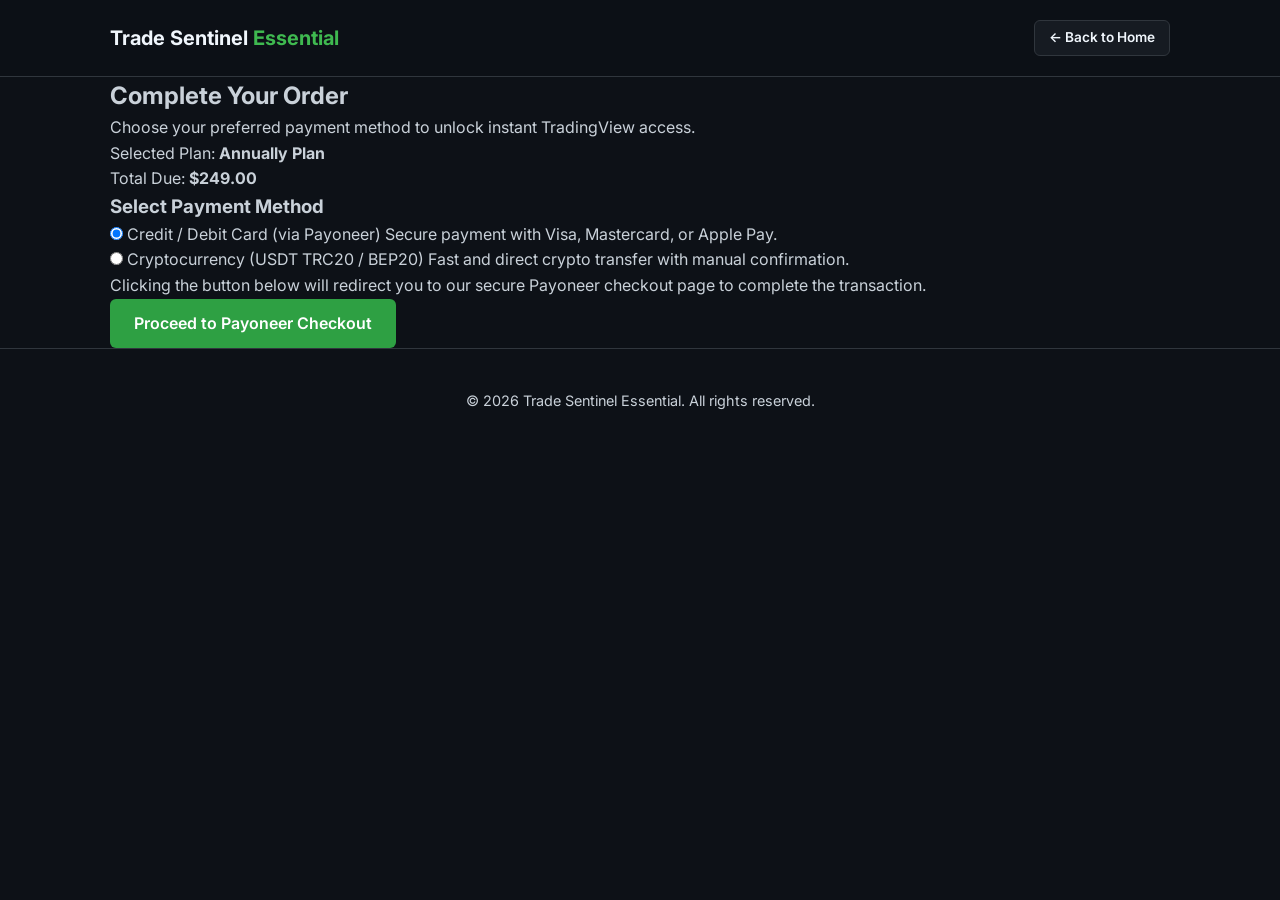
==== checkout.html @ eacc504a "Create checkout.html" ====
<!DOCTYPE html>
<html lang="en">
<head>
    <meta charset="UTF-8">
    <meta name="viewport" content="width=device-width, initial-scale=1.0">
    <title>Checkout — Trade Sentinel Essential</title>
    <link rel="stylesheet" href="style.css">
    <link rel="preconnect" href="https://fonts.googleapis.com">
    <link rel="preconnect" href="https://fonts.gstatic.com" crossorigin>
    <link href="https://fonts.googleapis.com/css2?family=Inter:wght@300;400;500;600;700&display=swap" rel="stylesheet">
</head>
<body>

    <!-- Header / Nav -->
    <header>
        <div class="container nav-container">
            <div class="logo"><a href="index.html" style="color: inherit; text-decoration: none;">Trade Sentinel <span>Essential</span></a></div>
            <a href="index.html" class="btn-secondary" style="padding: 6px 14px; font-size: 0.85rem;">← Back to Home</a>
        </div>
    </header>

    <!-- Checkout Section -->
    <section class="checkout-section container">
        <div class="checkout-box">
            <h2>Complete Your Order</h2>
            <p class="checkout-subtitle">Choose your preferred payment method to unlock instant TradingView access.</p>

            <div class="order-summary">
                <div class="summary-row">
                    <span>Selected Plan:</span>
                    <strong id="plan-name-display">Annually Plan</strong>
                </div>
                <div class="summary-row total">
                    <span>Total Due:</span>
                    <strong id="plan-price-display">$249.00</strong>
                </div>
            </div>

            <!-- Вибір методу оплати -->
            <div class="payment-methods-container">
                <h3>Select Payment Method</h3>
                
                <!-- Оплата карткою (Payoneer) -->
                <div class="payment-option">
                    <input type="radio" id="pay-card" name="payment_method" checked>
                    <label for="pay-card">
                        <span class="pay-title">Credit / Debit Card (via Payoneer)</span>
                        <span class="pay-desc">Secure payment with Visa, Mastercard, or Apple Pay.</span>
                    </label>
                </div>

                <!-- Оплата криптовалютою (USDT) -->
                <div class="payment-option">
                    <input type="radio" id="pay-crypto" name="payment_method">
                    <label for="pay-crypto">
                        <span class="pay-title">Cryptocurrency (USDT TRC20 / BEP20)</span>
                        <span class="pay-desc">Fast and direct crypto transfer with manual confirmation.</span>
                    </label>
                </div>
            </div>

            <!-- Блок для картки -->
            <div id="card-payment-details" class="payment-form-block active">
                <p class="instruction-text">Clicking the button below will redirect you to our secure Payoneer checkout page to complete the transaction.</p>
                <!-- Сюди пізніше вставите ваше посилання на оплату від Payoneer -->
                <a href="https://your_payoneer_payment_link_here" target="_blank" class="btn-primary btn-large">Proceed to Payoneer Checkout</a>
            </div>

            <!-- Блок для крипти -->
            <div id="crypto-payment-details" class="payment-form-block" style="display: none;">
                <p class="instruction-text">Please send the exact amount to the USDT wallet address below, then contact us on Telegram with your TxID and TradingView username.</p>
                
                <div class="crypto-wallet-box">
                    <span class="wallet-label">USDT (TRC20) Address:</span>
                    <code>TGc9...YourWalletAddressHere...3xK9</code>
                </div>
                
                <a href="https://t.me/YOUR_TELEGRAM" target="_blank" class="btn-primary btn-large crypto-btn">Confirm via Telegram Bot</a>
            </div>

        </div>
    </section>

    <!-- Footer -->
    <footer>
        <div class="container footer-content">
            <p>&copy; 2026 Trade Sentinel Essential. All rights reserved.</p>
        </div>
    </footer>

    <!-- Простий скрипт для перемикання методів оплати -->
    <script>
        const cardRadio = document.getElementById('pay-card');
        const cryptoRadio = document.getElementById('pay-crypto');
        const cardBlock = document.getElementById('card-payment-details');
        const cryptoBlock = document.getElementById('crypto-payment-details');

        cardRadio.addEventListener('change', () => {
            if(cardRadio.checked) {
                cardBlock.style.display = 'block';
                cryptoBlock.style.display = 'none';
            }
        });

        cryptoRadio.addEventListener('change', () => {
            if(cryptoRadio.checked) {
                cryptoBlock.style.display = 'block';
                cardBlock.style.display = 'none';
            }
        });

        // Автоматичне зчитування параметра ціни з головної сторінки (якщо передано)
        const urlParams = new URLSearchParams(window.location.search);
        const plan = urlParams.get('plan');
        const price = urlParams.get('price');

        if(plan && price) {
            document.getElementById('plan-name-display').innerText = plan.charAt(0).toUpperCase() + plan.slice(1) + ' Plan';
            document.getElementById('plan-price-display').innerText = '$' + price + (plan === 'monthly' ? '.00 / mo' : (plan === 'annually' ? '.00 / yr' : '.00'));
        }
    </script>
</body>
</html>
---- style.css ----
:root {
    --bg-color: #0d1117;
    --card-bg: #161b22;
    --border-color: #30363d;
    --text-color: #c9d1d9;
    --text-white: #f0f6fc;
    --accent-color: #2ea043;
    --accent-hover: #3fb950;
    --danger-color: #f85149;
}

* {
    margin: 0;
    padding: 0;
    box-sizing: border-box;
}

body {
    font-family: 'Inter', sans-serif;
    background-color: var(--bg-color);
    color: var(--text-color);
    line-height: 1.6;
}

.container {
    max-width: 1100px;
    margin: 0 auto;
    padding: 0 20px;
}

/* Header */
header {
    border-bottom: 1px solid var(--border-color);
    padding: 20px 0;
    background: rgba(13, 17, 23, 0.85);
    backdrop-filter: blur(10px);
    position: sticky;
    top: 0;
    z-index: 100;
}

.nav-container {
    display: flex;
    justify-content: space-between;
    align-items: center;
}

.logo {
    font-size: 1.25rem;
    font-weight: 700;
    color: var(--text-white);
}

.logo span {
    color: var(--accent-hover);
}

/* Hero Section */
.hero {
    position: relative;
    text-align: center;
    padding: 120px 0 100px 0;
    background-image: url('Header_pic_01.jpg');
    background-size: cover;
    background-position: center;
    background-repeat: no-repeat;
}

.hero-overlay {
    position: absolute;
    top: 0;
    left: 0;
    width: 100%;
    height: 100%;
    background: rgba(13, 17, 23, 0.88);
    z-index: 1;
}

.hero-content {
    position: relative;
    z-index: 2;
}

.badge {
    background: rgba(46, 160, 67, 0.15);
    color: var(--accent-hover);
    padding: 6px 14px;
    border-radius: 20px;
    font-size: 0.85rem;
    font-weight: 600;
    border: 1px solid rgba(46, 160, 67, 0.4);
}

.hero h1 {
    font-size: 3rem;
    color: var(--text-white);
}

.hero h1 span {
    color: var(--accent-hover);
}

.hero p {
    font-size: 1.15rem;
    max-width: 650px;
    margin: 0 auto 30px auto;
}

.hero-buttons {
    display: flex;
    gap: 15px;
    justify-content: center;
}

/* Buttons */
.btn-primary, .btn-primary-small, .btn-secondary {
    display: inline-block;
    padding: 12px 24px;
    border-radius: 6px;
    font-weight: 600;
    text-decoration: none;
    transition: all 0.2s;
}

.btn-primary, .btn-primary-small {
    background-color: var(--accent-color);
    color: #fff;
}

.btn-primary:hover, .btn-primary-small:hover {
    background-color: var(--accent-hover);
}

.btn-primary-small {
    padding: 8px 16px;
    font-size: 0.9rem;
}

.btn-secondary {
    background-color: var(--card-bg);
    color: var(--text-white);
    border: 1px solid var(--border-color);
}

.btn-secondary:hover {
    border-color: var(--text-color);
}

/* Intro Marketing Section Styles */
.intro-section {
    padding: 90px 0 30px 0;
}

.intro-box {
    background: linear-gradient(145deg, #161b22 0%, #0d1117 100%);
    border: 1px solid var(--border-color);
    border-radius: 16px;
    padding: 60px 40px;
    text-align: center;
    box-shadow: 0 10px 30px rgba(0, 0, 0, 0.5);
}

.centered-title {
    font-size: 2.5rem;
    color: var(--text-white);
    margin-bottom: 20px;
    font-weight: 700;
}

.text-green {
    color: var(--accent-hover);
}

.text-red {
    color: var(--danger-color);
}

.intro-lead {
    font-size: 1.2rem;
    max-width: 850px;
    margin: 0 auto 50px auto;
    color: var(--text-color);
    line-height: 1.7;
}

.intro-lead strong {
    color: var(--text-white);
}

.intro-grid {
    display: flex;
    flex-direction: column;
    gap: 25px;
    text-align: left;
}

.intro-card {
    background: rgba(22, 27, 34, 0.7);
    border: 1px solid var(--border-color);
    padding: 35px;
    border-radius: 12px;
    transition: border-color 0.2s, transform 0.2s;
}

.intro-card:hover {
    border-color: var(--accent-hover);
    transform: translateY(-3px);
}

.title-with-arrows {
    display: flex;
    align-items: center;
    justify-content: center;
    gap: 15px;
    margin-bottom: 12px;
}

.title-with-arrows h3 {
    color: var(--text-white);
    font-size: 1.35rem;
    font-weight: 600;
    margin: 0;
    text-align: center;
}

.inline-arrow {
    width: 28px !important;
    height: 28px !important;
    max-width: 28px !important;
    max-height: 28px !important;
    object-fit: contain;
    flex-shrink: 0;
}

.intro-card p {
    font-size: 1rem;
    color: var(--text-color);
    line-height: 1.6;
    text-align: center;
}

/* Video Section */
.video-section {
    padding: 40px 0;
}

.video-placeholder {
    background: var(--card-bg);
    border: 1px solid var(--border-color);
    border-radius: 12px;
    height: 400px;
    display: flex;
    flex-direction: column;
    justify-content: center;
    align-items: center;
    text-align: center;
    color: var(--text-white);
}

.video-placeholder h3 {
    font-size: 1.5rem;
    margin-bottom: 10px;
}

/* Features */
.features {
    padding: 80px 0;
    text-align: center;
}

.features h2 {
    font-size: 2.2rem;
    color: var(--text-white);
    margin-bottom: 10px;
}

.section-desc {
    margin-bottom: 50px;
}

.features-grid {
    display: grid;
    grid-template-columns: repeat(auto-fit, minmax(300px, 1fr));
    gap: 25px;
}

.feature-card {
    background: var(--card-bg);
    border: 1px solid var(--border-color);
    padding: 30px;
    border-radius: 10px;
    text-align: left;
}

.feature-card .icon {
    font-size: 2rem;
    margin-bottom: 15px;
}

.feature-card h3 {
    color: var(--text-white);
    margin-bottom: 10px;
}

/* Showcase Section */
.showcase-section {
    padding: 60px 0;
}

.showcase-box {
    background: linear-gradient(145deg, #161b22 0%, #0d1117 100%);
    border: 1px solid var(--border-color);
    border-radius: 16px;
    padding: 50px 40px;
    text-align: center;
    box-shadow: 0 10px 30px rgba(0, 0, 0, 0.5);
}

.showcase-header {
    max-width: 700px;
    margin: 0 auto 40px auto;
}

.showcase-header h2 {
    font-size: 2.2rem;
    color: var(--text-white);
    margin: 15px 0 10px 0;
    font-weight: 700;
}

.showcase-header p {
    font-size: 1.1rem;
    color: var(--text-color);
}

.chart-preview-wrapper {
    position: relative;
    border-radius: 12px;
    overflow: hidden;
    border: 1px solid var(--border-color);
    box-shadow: 0 15px 35px rgba(0, 0, 0, 0.6);
    background: #000;
}

.chart-image {
    width: 100%;
    height: auto;
    display: block;
    transition: transform 0.3s ease;
}

.chart-image:hover {
    transform: scale(1.01);
}

.chart-stats-overlay {
    display: flex;
    justify-content: center;
    gap: 20px;
    margin-top: 25px;
    flex-wrap: wrap;
}

.stat-badge {
    background: rgba(22, 27, 34, 0.9);
    border: 1px solid var(--border-color);
    padding: 12px 25px;
    border-radius: 8px;
    display: flex;
    flex-direction: column;
    align-items: center;
}

.stat-num {
    color: var(--text-white);
    font-weight: 600;
    font-size: 1.05rem;
}

.stat-label {
    color: var(--text-color);
    font-size: 0.85rem;
    margin-top: 3px;
}

/* --- Pricing / Tariffs Section Styles (ТРИ РАМКИ ЯК У TRADINGVIEW) --- */
.pricing-section {
    padding: 80px 0 100px 0;
    text-align: center;
}

.pricing-header {
    margin-bottom: 50px;
}

.pricing-header h2 {
    font-size: 2.5rem;
    color: var(--text-white);
    margin-bottom: 10px;
    font-weight: 700;
}

.pricing-header p {
    font-size: 1.15rem;
    color: var(--text-color);
}

.pricing-grid {
    display: grid;
    grid-template-columns: repeat(auto-fit, minmax(310px, 1fr));
    gap: 30px;
    align-items: stretch;
}

.pricing-card {
    background: var(--card-bg);
    border: 1px solid var(--border-color);
    border-radius: 16px;
    padding: 40px 30px;
    text-align: left;
    display: flex;
    flex-direction: column;
    position: relative;
    transition: transform 0.2s, border-color 0.2s;
}

.pricing-card:hover {
    transform: translateY(-5px);
    border-color: var(--text-color);
}

/* Стиль для виділеного тарифу (Annually) */
.pricing-card.popular {
    border: 2px solid var(--accent-color);
    background: linear-gradient(180deg, rgba(46, 160, 67, 0.05) 0%, var(--card-bg) 50%);
}

.popular-badge {
    position: absolute;
    top: -12px;
    right: 30px;
    background: var(--accent-color);
    color: #fff;
    font-size: 0.75rem;
    font-weight: 700;
    padding: 4px 12px;
    border-radius: 20px;
    text-transform: uppercase;
    letter-spacing: 0.5px;
}

.plan-name {
    font-size: 1.25rem;
    font-weight: 600;
    color: var(--text-white);
    margin-bottom: 15px;
}

.plan-price {
    font-size: 2.8rem;
    font-weight: 700;
    color: var(--text-white);
    line-height: 1;
    margin-bottom: 8px;
}

.plan-price span {
    font-size: 1rem;
    font-weight: 400;
    color: var(--text-color);
}

.plan-billing {
    font-size: 0.9rem;
    color: var(--text-color);
    margin-bottom: 5px;
}

.plan-save {
    font-size: 0.85rem;
    color: var(--accent-hover);
    font-weight: 600;
    margin-bottom: 25px;
}

.plan-features {
    list-style: none;
    margin: 20px 0 35px 0;
    flex-grow: 1;
    border-top: 1px solid var(--border-color);
    padding-top: 20px;
}

.plan-features li {
    font-size: 0.95rem;
    color: var(--text-white);
    margin-bottom: 12px;
}

.btn-pricing {
    display: block;
    width: 100%;
    padding: 14px 0;
    text-align: center;
    background-color: var(--card-bg);
    color: var(--text-white);
    border: 1px solid var(--border-color);
    border-radius: 8px;
    font-weight: 600;
    text-decoration: none;
    transition: all 0.2s;
}

.btn-pricing:hover {
    background-color: var(--border-color);
}

.btn-popular {
    background-color: var(--accent-color);
    border-color: var(--accent-color);
    color: #fff;
}

.btn-popular:hover {
    background-color: var(--accent-hover);
}

.payment-methods-info {
    margin-top: 40px;
    font-size: 0.95rem;
    color: var(--text-color);
}

/* Footer */
footer {
    border-top: 1px solid var(--border-color);
    padding: 40px 0;
    text-align: center;
    font-size: 0.9rem;
}

.disclaimer {
    margin-top: 10px;
    font-size: 0.8rem;
    opacity: 0.7;
}

@media (max-width: 768px) {
    .hero h1 {
        font-size: 2.2rem;
    }
    .hero-buttons {
        flex-direction: column;
    }
}
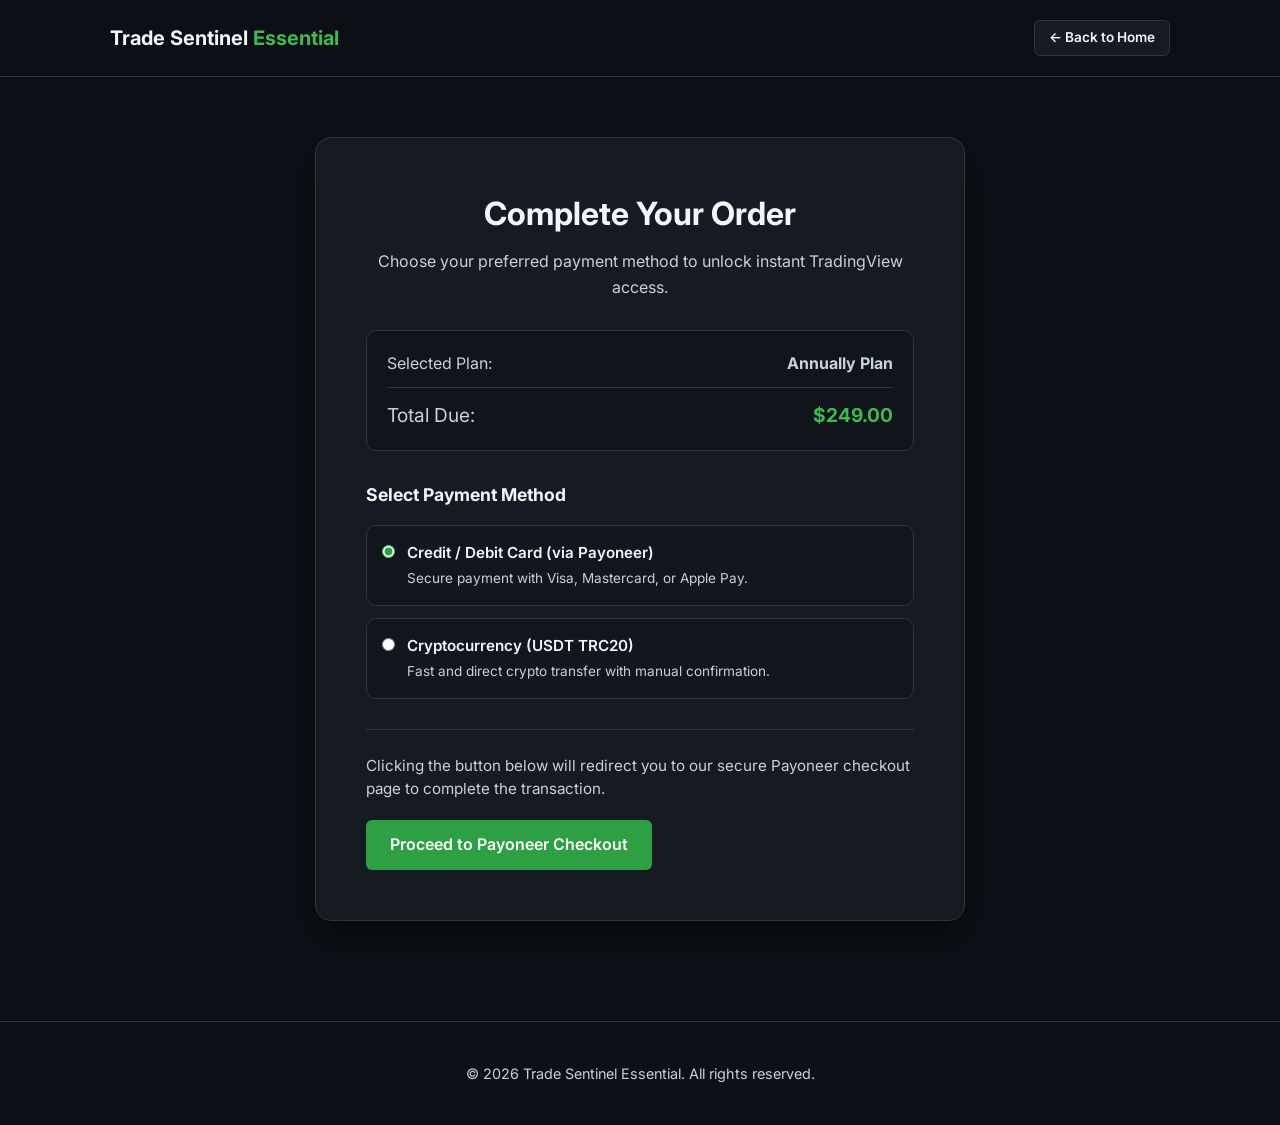
==== commit b9fcf1f3: "Update checkout.html" ====
--- a/checkout.html
+++ b/checkout.html
@@ -53,7 +53,7 @@
                 <div class="payment-option">
                     <input type="radio" id="pay-crypto" name="payment_method">
                     <label for="pay-crypto">
-                        <span class="pay-title">Cryptocurrency (USDT TRC20 / BEP20)</span>
+                        <span class="pay-title">Cryptocurrency (USDT TRC20)</span>
                         <span class="pay-desc">Fast and direct crypto transfer with manual confirmation.</span>
                     </label>
                 </div>
@@ -62,20 +62,37 @@
             <!-- Блок для картки -->
             <div id="card-payment-details" class="payment-form-block active">
                 <p class="instruction-text">Clicking the button below will redirect you to our secure Payoneer checkout page to complete the transaction.</p>
-                <!-- Сюди пізніше вставите ваше посилання на оплату від Payoneer -->
                 <a href="https://your_payoneer_payment_link_here" target="_blank" class="btn-primary btn-large">Proceed to Payoneer Checkout</a>
             </div>
 
-            <!-- Блок для крипти -->
+            <!-- Блок для крипти (з QR-кодом та кнопкою копіювання) -->
             <div id="crypto-payment-details" class="payment-form-block" style="display: none;">
-                <p class="instruction-text">Please send the exact amount to the USDT wallet address below, then contact us on Telegram with your TxID and TradingView username.</p>
+                <p class="instruction-text">Scan the QR code or copy the address below to send USDT (TRC20). After payment, confirm via Telegram.</p>
                 
-                <div class="crypto-wallet-box">
-                    <span class="wallet-label">USDT (TRC20) Address:</span>
-                    <code>TGc9...YourWalletAddressHere...3xK9</code>
+                <div class="crypto-box-binance">
+                    <!-- QR-код (генерація через публічний API за вашою адресою) -->
+                    <div class="qr-container">
+                        <img src="https://api.qrserver.com/v1/create-qr-code/?size=120x120&data=TUvuGkJ8F44F35JZPFnfoDWKkkhDqHE7gC" alt="USDT Wallet QR Code" class="qr-img">
+                    </div>
+                    
+                    <div class="wallet-info-area">
+                        <span class="wallet-label">Network: <strong>USDT (TRC20)</strong></span>
+                        <span class="wallet-label" style="margin-top: 8px;">Address:</span>
+                        
+                        <div class="wallet-row">
+                            <code id="wallet-address">TUvuGkJ8F44F35JZPFnfoDWKkkhDqHE7gC</code>
+                            <button class="copy-btn" onclick="copyWalletAddress()" title="Copy to clipboard">
+                                <svg width="18" height="18" viewBox="0 0 24 24" fill="none" stroke="currentColor" stroke-width="2" stroke-linecap="round" stroke-linejoin="round">
+                                    <rect x="9" y="9" width="13" height="13" rx="2" ry="2"></rect>
+                                    <path d="M5 15H4a2 2 0 0 1-2-2V4a2 2 0 0 1 2-2h9a2 2 0 0 1 2 2v1"></path>
+                                </svg>
+                                <span id="copy-tooltip">Copy</span>
+                            </button>
+                        </div>
+                    </div>
                 </div>
                 
-                <a href="https://t.me/YOUR_TELEGRAM" target="_blank" class="btn-primary btn-large crypto-btn">Confirm via Telegram Bot</a>
+                <a href="https://t.me/YOUR_TELEGRAM" target="_blank" class="btn-primary btn-large crypto-btn" style="margin-top: 25px;">Confirm via Telegram Bot</a>
             </div>
 
         </div>
@@ -88,7 +105,7 @@
         </div>
     </footer>
 
-    <!-- Простий скрипт для перемикання методів оплати -->
+    <!-- Скрипти -->
     <script>
         const cardRadio = document.getElementById('pay-card');
         const cryptoRadio = document.getElementById('pay-crypto');
@@ -109,7 +126,19 @@
             }
         });
 
-        // Автоматичне зчитування параметра ціни з головної сторінки (якщо передано)
+        // Функція копіювання адреси гаманця
+        function copyWalletAddress() {
+            const addressText = document.getElementById('wallet-address').innerText;
+            navigator.clipboard.writeText(addressText).then(() => {
+                const tooltip = document.getElementById('copy-tooltip');
+                tooltip.innerText = 'Copied!';
+                setTimeout(() => {
+                    tooltip.innerText = 'Copy';
+                }, 2000);
+            });
+        }
+
+        // Зчитування параметра ціни з URL
         const urlParams = new URLSearchParams(window.location.search);
         const plan = urlParams.get('plan');
         const price = urlParams.get('price');
--- a/style.css
+++ b/style.css
@@ -553,3 +553,147 @@
         flex-direction: column;
     }
 }
+
+/* --- Стилі для сторінки Checkout --- */
+.checkout-section {
+    padding: 60px 0 100px 0;
+    display: flex;
+    justify-content: center;
+}
+
+.checkout-box {
+    background: var(--card-bg);
+    border: 1px solid var(--border-color);
+    border-radius: 16px;
+    padding: 50px;
+    width: 100%;
+    max-width: 650px;
+    box-shadow: 0 15px 35px rgba(0, 0, 0, 0.5);
+}
+
+.checkout-box h2 {
+    color: var(--text-white);
+    font-size: 2rem;
+    margin-bottom: 10px;
+    text-align: center;
+}
+
+.checkout-subtitle {
+    text-align: center;
+    color: var(--text-color);
+    margin-bottom: 30px;
+    font-size: 1rem;
+}
+
+.order-summary {
+    background: rgba(13, 17, 23, 0.6);
+    border: 1px solid var(--border-color);
+    border-radius: 10px;
+    padding: 20px;
+    margin-bottom: 30px;
+}
+
+.summary-row {
+    display: flex;
+    justify-content: space-between;
+    margin-bottom: 10px;
+    color: var(--text-color);
+}
+
+.summary-row:last-child {
+    margin-bottom: 0;
+}
+
+.summary-row.total {
+    border-top: 1px solid var(--border-color);
+    padding-top: 12px;
+    margin-top: 10px;
+    font-size: 1.2rem;
+}
+
+.summary-row.total strong {
+    color: var(--accent-hover);
+}
+
+.payment-methods-container h3 {
+    color: var(--text-white);
+    font-size: 1.1rem;
+    margin-bottom: 15px;
+}
+
+.payment-option {
+    display: flex;
+    align-items: flex-start;
+    gap: 12px;
+    background: rgba(13, 17, 23, 0.4);
+    border: 1px solid var(--border-color);
+    padding: 15px;
+    border-radius: 10px;
+    margin-bottom: 12px;
+    cursor: pointer;
+    transition: border-color 0.2s;
+}
+
+.payment-option:hover {
+    border-color: var(--text-color);
+}
+
+.payment-option input {
+    margin-top: 4px;
+    accent-color: var(--accent-color);
+    cursor: pointer;
+}
+
+.payment-option label {
+    cursor: pointer;
+    display: flex;
+    flex-direction: column;
+}
+
+.pay-title {
+    color: var(--text-white);
+    font-weight: 600;
+    font-size: 0.95rem;
+}
+
+.pay-desc {
+    color: var(--text-color);
+    font-size: 0.85rem;
+    margin-top: 3px;
+}
+
+.payment-form-block {
+    margin-top: 30px;
+    border-top: 1px solid var(--border-color);
+    padding-top: 25px;
+}
+
+.instruction-text {
+    font-size: 0.95rem;
+    color: var(--text-color);
+    margin-bottom: 20px;
+    line-height: 1.5;
+}
+
+.crypto-wallet-box {
+    background: rgba(13, 17, 23, 0.8);
+    border: 1px dashed var(--border-color);
+    padding: 15px;
+    border-radius: 8px;
+    margin-bottom: 20px;
+    text-align: center;
+}
+
+.wallet-label {
+    display: block;
+    font-size: 0.85rem;
+    color: var(--text-color);
+    margin-bottom: 5px;
+}
+
+.crypto-wallet-box code {
+    color: var(--accent-hover);
+    font-family: monospace;
+    font-size: 1rem;
+    word-break: break-all;
+}
